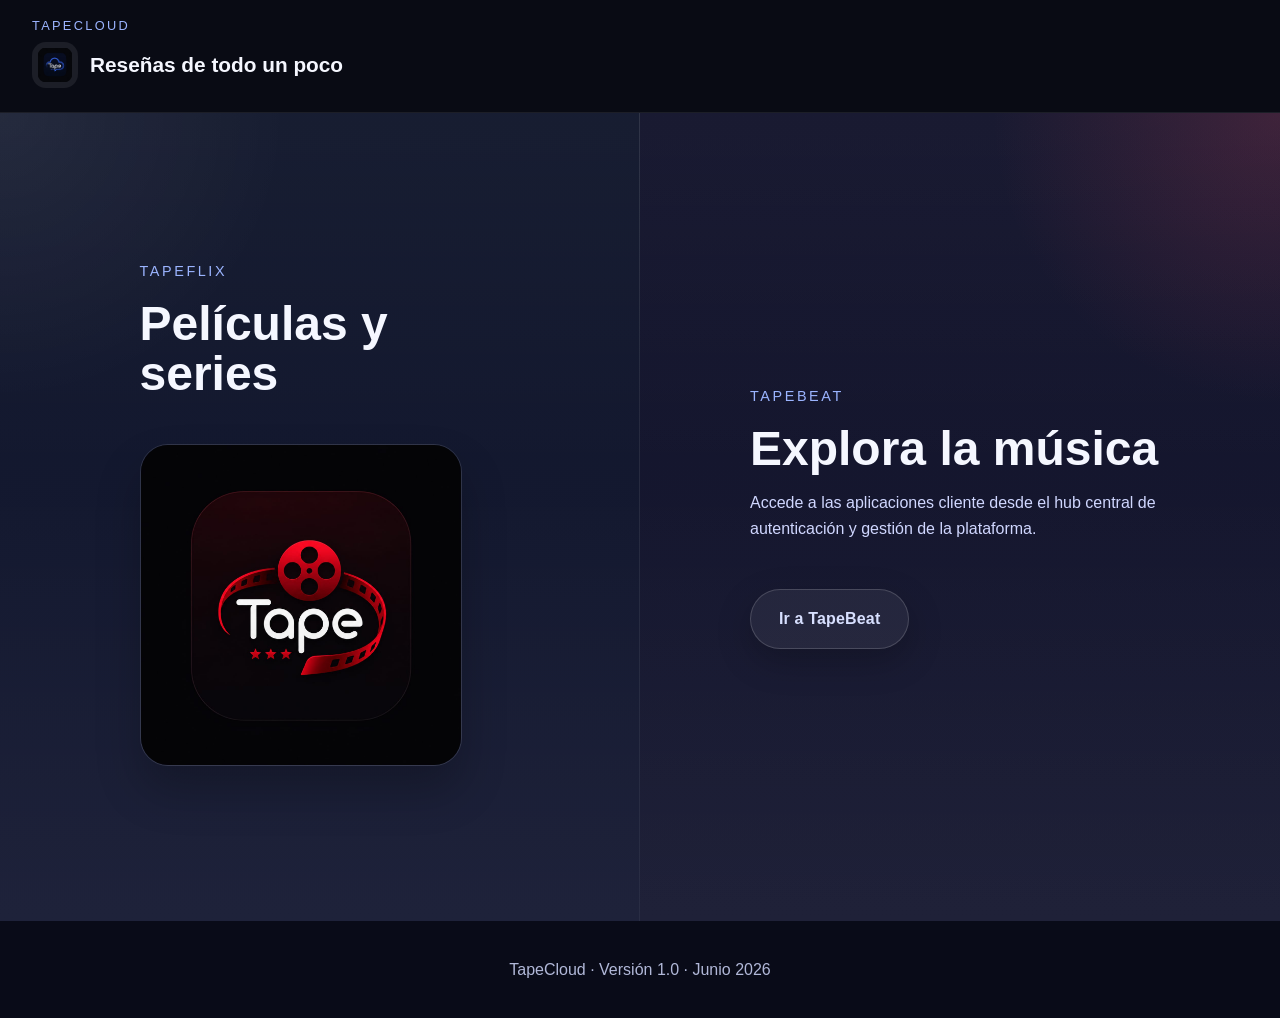
==== index.html @ 9e310d15 "Add files via upload" ====
﻿<!DOCTYPE html>
<html lang="es">
<head>
  <meta charset="UTF-8" />
  <meta name="viewport" content="width=device-width, initial-scale=1.0" />
  <title>TapeCloud</title>
  <link rel="icon" href="images/TapeCloud.jpeg" type="image/jpeg" />
  <link rel="stylesheet" href="Styles/styles.css" />
</head>
<body>
  <header class="top-bar">
    <div class="brand-block">
      <div class="brand-copy">
        <p class="eyebrow">TAPECLOUD</p>
        <h1>
            <img class="title-logo" src="images/TapeCloud.jpeg" alt="TapeCloud logo" />
        Reseñas de todo un poco 
        </h1>
      </div>
    </div>
  </header>

  <div class="split-screen">
    <section class="split-panel left-panel tapeflix-card">
      <div class="panel-content">
        <p class="eyebrow">TAPEFLIX</p>
        <h1>Películas y series</h1>
        <a class="image-button" href="tapeflix.html">
          <img class="panel-icon" src="images/TapeFlix.jpeg" alt="TapeFlix" />
        </a>
      </div>
    </section>

    <section class="split-panel right-panel">
      <div class="panel-content">
        <p class="eyebrow">TAPEBEAT</p>
        <h1>Explora la música</h1>
        <p>Accede a las aplicaciones cliente desde el hub central de autenticación y gestión de la plataforma.</p>
        <a class="split-button outline" href="tapebeat.html">Ir a TapeBeat</a>
      </div>
    </section>
  </div>

  <footer class="footer footer-split">
    <p>TapeCloud · Versión 1.0 · Junio 2026 </p>
  </footer>
</body>
</html>
---- Styles/styles.css ----
:root {
  color-scheme: dark;
  --bg: #1A1A2E;
  --surface: #1A1A2E;
  --surface-2: #202040;
  --text: #f5f7ff;
  --muted: #b1b8d8;
  --accent: #E94560;
  --accent-alt: #811a2e;
  --border: rgba(255,255,255,0.08);
  --shadow: 0 20px 60px rgba(0,0,0,0.35);
}

* {
  box-sizing: border-box;
}

html, body {
  margin: 0;
  padding: 0;
  min-height: 100%;
  background: radial-gradient(circle at top, rgba(26, 26, 46, 0.95) 0%, var(--bg) 60%);
  color: var(--text);
  font-family: Verdana, Geneva, Tahoma, sans-serif;
  line-height: 1.6;
}

body {
  display: flex;
  flex-direction: column;
}

img {
  max-width: 100%;
}

a {
  color: var(--accent);
  text-decoration: none;
}

a:hover {
  text-decoration: underline;
}

.hero {
  padding: 3rem 1.5rem 2rem;
  background: linear-gradient(180deg, rgba(26,26,46,0.96), rgba(26,26,46,0.95));
  border-bottom: 1px solid rgba(255,255,255,0.05);
}

.hero__content {
  max-width: 900px;
  margin: 0 auto;
}

.eyebrow {
  margin: 0 0 0.75rem;
  font-size: 0.9rem;
  letter-spacing: 0.18em;
  text-transform: uppercase;
  color: var(--muted);
}

.hero h1 {
  margin: 0;
  font-size: clamp(2.1rem, 4vw, 3.4rem);
}

.hero__subtitle {
  margin: 1rem 0 0;
  color: var(--muted);
  max-width: 700px;
}

.container {
  width: min(1200px, calc(100% - 2rem));
  margin: 0 auto;
  padding: 2rem 0 4rem;
  display: grid;
  grid-template-columns: 280px minmax(0, 1fr);
  gap: 2rem;
}

.toc {
  position: sticky;
  top: 1rem;
  align-self: start;
  background: rgba(19,21,36,0.95);
  border: 1px solid var(--border);
  border-radius: 24px;
  padding: 1.5rem;
}

.toc h2 {
  margin-top: 0;
  font-size: 1.2rem;
}

.toc ul {
  list-style: none;
  padding: 0;
  margin: 1rem 0 0;
}

.toc li {
  margin-bottom: 0.85rem;
}

.toc a {
  color: var(--text);
}

.card {
  background: rgba(27,30,47,0.96);
  border: 1px solid var(--border);
  border-radius: 24px;
  padding: 1.75rem;
  box-shadow: var(--shadow);
}

.card + .card {
  margin-top: 1.5rem;
}

.card h2 {
  margin-top: 0;
  color: #fff;
}

.card h3 {
  margin-bottom: 0.75rem;
}

.card p,
.card li,
.card strong,
.card span {
  color: var(--text);
}

.card ul,
.card ol {
  margin: 1rem 0 0;
  padding-left: 1.4rem;
}

.card-grid,
.card-grid-2,
.design-grid {
  display: grid;
  gap: 1rem;
  margin-top: 1rem;
}

.card-grid {
  grid-template-columns: repeat(auto-fit, minmax(180px, 1fr));
}

.card-grid-2 {
  grid-template-columns: repeat(auto-fit, minmax(240px, 1fr));
}

.design-grid {
  grid-template-columns: repeat(auto-fit, minmax(200px, 1fr));
}

.stat,
.design-grid article {
  background: rgba(14,16,29,0.92);
  border: 1px solid rgba(255,255,255,0.06);
  border-radius: 18px;
  padding: 1rem;
}

.stat strong {
  display: block;
  margin-bottom: 0.6rem;
  color: var(--muted);
}

.stat span,
.design-grid p {
  font-size: 0.98rem;
}

.architecture-box {
  background: rgba(13,15,25,0.95);
  border: 1px solid rgba(255,255,255,0.08);
  border-radius: 20px;
  padding: 1rem;
  margin: 1rem 0;
}

.architecture-box .arch-title {
  margin: 0 0 0.75rem;
  font-weight: 700;
}

.architecture-box pre {
  margin: 0;
  font-family: ui-monospace, SFMono-Regular, Menlo, Monaco, Consolas, monospace;
  color: #c7d2fe;
  white-space: pre-wrap;
}

.accent {
  display: inline-block;
  padding: 0.2rem 0.5rem;
  border-radius: 0.5rem;
  color: #fff;
  font-weight: 700;
}

.accent.red {
  background: #e50914;
}

.accent.blue {
  background: #004a7b;
}

.footer {
  text-align: center;
  padding: 1.5rem 1rem;
  color: var(--muted);
}

@media (max-width: 980px) {
  .container {
    grid-template-columns: 1fr;
  }

  .toc {
    position: static;
  }
}

@media (max-width: 640px) {
  .hero {
    padding-top: 2rem;
  }

  .hero h1 {
    font-size: 2rem;
  }

  .card {
    padding: 1.25rem;
  }
}


.top-bar {
  position: sticky;
  top: 0;
  z-index: 20;
  background: rgba(9, 11, 20, 0.95);
  border-bottom: 1px solid rgba(255, 255, 255, 0.08);
  padding: 1rem 2rem;
  display: flex;
  align-items: center;
  justify-content: space-between;
  gap: 1.5rem;
}

.brand-block {
  display: flex;
  align-items: center;
  gap: 1rem;
}

.brand-logo {
  width: 50px;
  height: 50px;
  border-radius: 18px;
  background: rgba(255, 255, 255, 0.08);
  padding: 0.6rem;
}

.brand-copy h1 {
  margin: 0;
  font-size: 1.3rem;
  display: inline-flex;
  align-items: center;
  gap: 0.75rem;
}

.title-logo {
  width: 46px;
  height: 46px;
  border-radius: 14px;
  background: rgba(255, 255, 255, 0.08);
  padding: 0.35rem;
  flex-shrink: 0;
}

.brand-copy .eyebrow {
  margin: 0 0 0.35rem;
  color: #9bb4ff;
  letter-spacing: 0.18em;
  text-transform: uppercase;
  font-size: 0.8rem;
}

.search-bar {
  min-width: 240px;
  max-width: 420px;
  display: flex;
  align-items: center;
  background: rgba(255, 255, 255, 0.05);
  border: 1px solid rgba(255, 255, 255, 0.1);
  border-radius: 999px;
  padding: 0.9rem 1rem;
}

.search-bar input {
  width: 100%;
  border: none;
  background: transparent;
  color: var(--text);
  font-size: 1rem;
  outline: none;
  padding: 0.25rem 0;
}

.search-bar input::placeholder {
  color: rgba(255, 255, 255, 0.6);
}

.tapeflix-card .panel-content {
  max-width: 360px;
}

.image-button {
  display: inline-block;
  border-radius: 28px;
  overflow: hidden;
  border: 1px solid rgba(255, 255, 255, 0.12);
  box-shadow: 0 25px 45px rgba(0, 0, 0, 0.22);
  margin-top: 1.75rem;
  transition: transform 0.2s ease, box-shadow 0.2s ease;
  cursor: pointer;
}

.image-button:hover {
  transform: translateY(-4px);
  box-shadow: 0 32px 55px rgba(0, 0, 0, 0.28);
}

.tapeflix-card .panel-content .panel-icon {
  width: 100%;
  max-width: 320px;
  display: block;
  height: auto;
}

.split-screen {
  min-height: calc(100vh - 92px);
  display: grid;
  grid-template-columns: 1fr 1fr;
}

.split-panel {
  position: relative;
  display: flex;
  align-items: center;
  justify-content: center;
  padding: 3rem;
  overflow: hidden;
  transition: transform 0.35s ease;
}

.split-panel:hover {
  transform: scale(1.01);
}

.left-panel {
  background: radial-gradient(circle at top left, rgba(255, 255, 255, 0.06), transparent 28%),
    linear-gradient(180deg, #10162b 0%, #171b34 100%);
  border-right: 1px solid rgba(255, 255, 255, 0.08);
}

.right-panel {
  background: radial-gradient(circle at top right, rgba(233, 69, 96, 0.18), transparent 28%),
    linear-gradient(180deg, #12132b 0%, #181a32 100%);
}

.split-panel::before {
  content: '';
  position: absolute;
  inset: 0;
  background: linear-gradient(180deg, rgba(255,255,255,0.03), transparent 45%, rgba(255,255,255,0.03));
  pointer-events: none;
}

.panel-content {
  position: relative;
  z-index: 1;
  max-width: 420px;
}

.split-panel .eyebrow {
  margin: 0 0 1rem;
  color: #9bb4ff;
}

.split-panel h1 {
  margin: 0 0 1rem;
  font-size: clamp(2.2rem, 4vw, 3rem);
  line-height: 1.05;
}

.split-panel p {
  color: #d0d7ff;
  max-width: 36rem;
}

.split-button {
  display: inline-flex;
  align-items: center;
  justify-content: center;
  margin-top: 2rem;
  padding: 1rem 1.75rem;
  border-radius: 999px;
  border: 1px solid transparent;
  background: linear-gradient(135deg, rgba(233, 69, 96, 0.95) 0%, var(--accent) 100%);
  color: #fff;
  font-weight: 700;
  letter-spacing: 0.01em;
  text-decoration: none;
  box-shadow: 0 20px 50px rgba(233, 69, 96, 0.18);
  transition: transform 0.25s ease, box-shadow 0.25s ease, filter 0.25s ease;
}

.split-button:hover {
  transform: translateY(-3px);
  box-shadow: 0 28px 70px rgba(229, 9, 20, 0.24);
}

.split-button.outline {
  background: rgba(255, 255, 255, 0.06);
  color: #d8e0ff;
  border-color: rgba(255, 255, 255, 0.16);
  box-shadow: 0 12px 35px rgba(0, 0, 0, 0.22);
}

.footer-split {
  text-align: center;
  padding: 1.25rem;
  background: #090b18;
}

@media (max-width: 920px) {
  .split-screen {
    grid-template-columns: 1fr;
  }

  .split-panel {
    min-height: 50vh;
  }
}
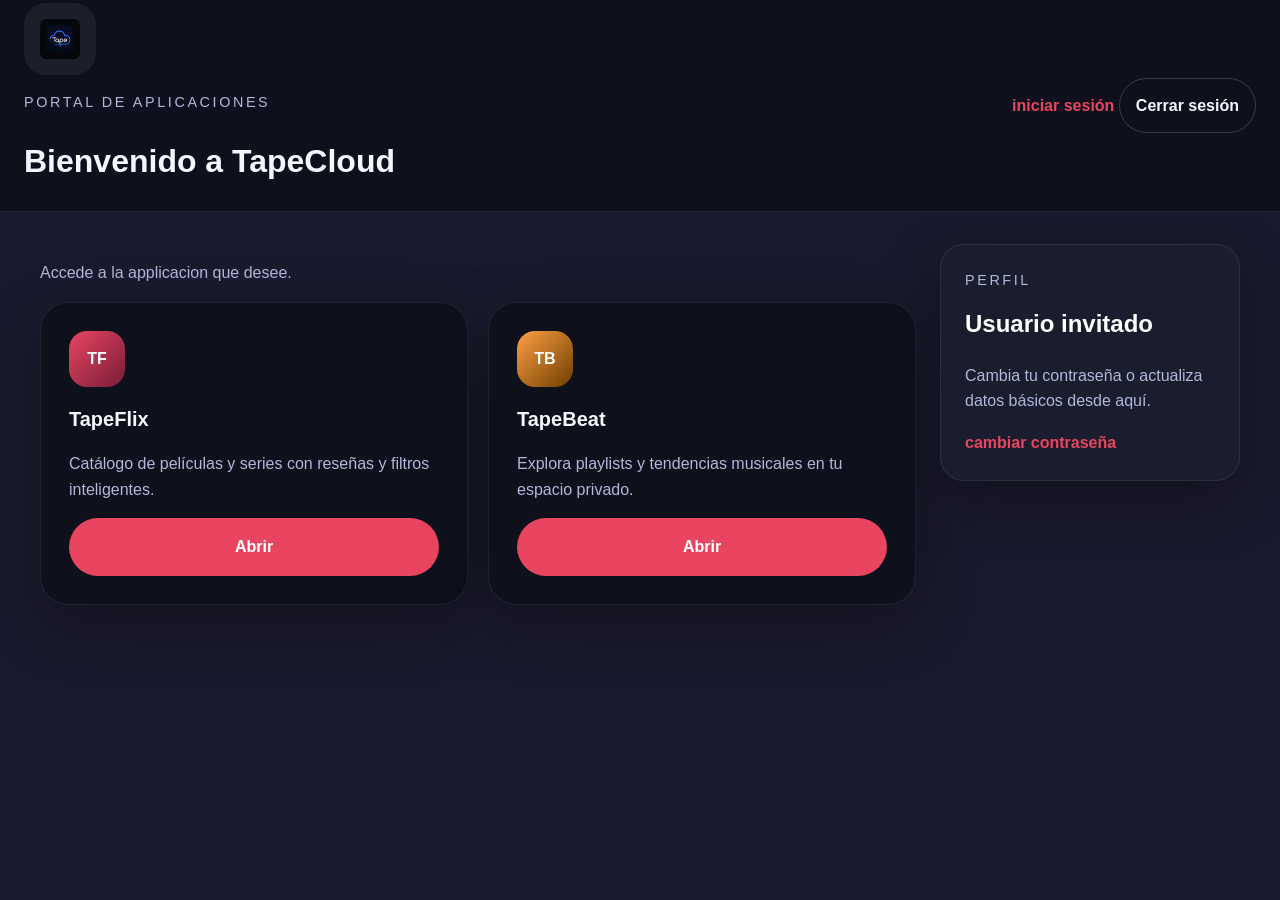
==== commit 4d9eac51: "Add files via upload" ====
--- a/index.html
+++ b/index.html
@@ -1,48 +1,55 @@
-﻿<!DOCTYPE html>
-<html lang="es">
-<head>
-  <meta charset="UTF-8" />
-  <meta name="viewport" content="width=device-width, initial-scale=1.0" />
-  <title>TapeCloud</title>
-  <link rel="icon" href="images/TapeCloud.jpeg" type="image/jpeg" />
-  <link rel="stylesheet" href="Styles/styles.css" />
-</head>
-<body>
-  <header class="top-bar">
-    <div class="brand-block">
-      <div class="brand-copy">
-        <p class="eyebrow">TAPECLOUD</p>
-        <h1>
-            <img class="title-logo" src="images/TapeCloud.jpeg" alt="TapeCloud logo" />
-        Reseñas de todo un poco 
-        </h1>
-      </div>
-    </div>
-  </header>
-
-  <div class="split-screen">
-    <section class="split-panel left-panel tapeflix-card">
-      <div class="panel-content">
-        <p class="eyebrow">TAPEFLIX</p>
-        <h1>Películas y series</h1>
-        <a class="image-button" href="tapeflix.html">
-          <img class="panel-icon" src="images/TapeFlix.jpeg" alt="TapeFlix" />
-        </a>
-      </div>
-    </section>
-
-    <section class="split-panel right-panel">
-      <div class="panel-content">
-        <p class="eyebrow">TAPEBEAT</p>
-        <h1>Explora la música</h1>
-        <p>Accede a las aplicaciones cliente desde el hub central de autenticación y gestión de la plataforma.</p>
-        <a class="split-button outline" href="tapebeat.html">Ir a TapeBeat</a>
-      </div>
-    </section>
-  </div>
-
-  <footer class="footer footer-split">
-    <p>TapeCloud · Versión 1.0 · Junio 2026 </p>
-  </footer>
-</body>
-</html>
+<!DOCTYPE html>
+<html lang="es">
+<head>
+  <meta charset="UTF-8" />
+  <meta name="viewport" content="width=device-width, initial-scale=1.0" />
+  <title>TapeCloud</title>
+  <link rel="icon" href="images/TapeCloud.jpeg" type="image/jpeg" />
+  <link rel="stylesheet" href="Styles/styles.css" />
+</head>
+<body class="portal-page">
+  <header class="portal-header">
+    <div>
+      <img class="auth-logo" src="images/TapeCloud.jpeg" alt="TapeCloud logo" />
+      <div>
+        <p class="eyebrow">Portal de aplicaciones</p>
+        <h1>Bienvenido a TapeCloud</h1>
+      </div>
+    </div>
+    <div class="portal-actions">
+      <a class="text-link" href="inicioSesion.html">iniciar sesión</a>
+      <a class="button-outline" href="inicioSesion.html">Cerrar sesión</a>
+    </div>
+  </header>
+
+  <main class="portal-content">
+    <section class="apps-panel">
+      <p class="form-help">Accede a la applicacion que desee.</p>
+      <div class="apps-grid">
+        <article class="app-card">
+          <div class="app-logo app-logo-film">TF</div>
+          <h2>TapeFlix</h2>
+          <p>Catálogo de películas y series con reseñas y filtros inteligentes.</p>
+          <a class="primary-button" href="tapeflix.htm">Abrir</a>
+        </article>
+        <article class="app-card">
+          <div class="app-logo app-logo-music">TB</div>
+          <h2>TapeBeat</h2>
+          <p>Explora playlists y tendencias musicales en tu espacio privado.</p>
+          <a class="primary-button" href="tapebeat.htm">Abrir</a>
+        </article>
+       </div>
+      
+    </section>
+
+    <aside class="profile-summary">
+      <div class="card">
+        <p class="eyebrow">Perfil</p>
+        <h2>Usuario invitado</h2>
+        <p>Cambia tu contraseña o actualiza datos básicos desde aquí.</p>
+        <a class="text-link" href="change-password.html">cambiar contraseña</a>
+      </div>
+    </aside>
+  </main>
+</body>
+</html>
--- a/Styles/styles.css
+++ b/Styles/styles.css
@@ -460,3 +460,470 @@
     min-height: 50vh;
   }
 }
+
+.auth-page,
+.portal-page,
+.admin-page {
+  min-height: 100vh;
+  background: var(--bg);
+}
+
+.auth-container {
+  width: min(520px, calc(100% - 2rem));
+  margin: 0 auto;
+  min-height: calc(100vh - 2rem);
+  display: grid;
+  place-content: center;
+  padding: 1rem 0;
+}
+
+.auth-card {
+  background: rgba(14, 16, 29, 0.96);
+  border: 1px solid var(--border);
+  border-radius: 32px;
+  padding: 2rem;
+  box-shadow: var(--shadow);
+}
+
+.auth-logo {
+  width: 72px;
+  height: 72px;
+  border-radius: 22px;
+  background: rgba(255, 255, 255, 0.06);
+  padding: 1rem;
+  display: block;
+  margin-bottom: 1rem;
+}
+
+.auth-copy h1 {
+  margin: 0.35rem 0 0;
+  font-size: clamp(2rem, 3vw, 2.8rem);
+}
+
+.auth-form {
+  margin-top: 1.6rem;
+}
+
+.form-group {
+  display: grid;
+  gap: 0.55rem;
+  margin-bottom: 1rem;
+}
+
+.form-group label {
+  color: var(--muted);
+  font-size: 0.95rem;
+}
+
+.auth-form input,
+.auth-form select {
+  width: 100%;
+  border: 1px solid rgba(255, 255, 255, 0.12);
+  border-radius: 20px;
+  background: rgba(255, 255, 255, 0.04);
+  color: var(--text);
+  padding: 0.95rem 1rem;
+  outline: none;
+}
+
+.auth-form input:focus,
+.auth-form select:focus {
+  border-color: var(--accent);
+  box-shadow: 0 0 0 4px rgba(233, 69, 96, 0.12);
+}
+
+.primary-button {
+  display: inline-flex;
+  align-items: center;
+  justify-content: center;
+  padding: 1rem 1.4rem;
+  border-radius: 999px;
+  border: none;
+  background: var(--accent);
+  color: #fff;
+  font-weight: 700;
+  cursor: pointer;
+  text-decoration: none;
+}
+
+.text-link {
+  color: var(--accent);
+  font-weight: 700;
+}
+
+.text-link.subtle {
+  color: rgba(255, 255, 255, 0.72);
+}
+
+.form-help,
+.sidebar-note,
+.app-card p,
+.profile-summary .card p {
+  color: var(--muted);
+}
+
+.auth-links {
+  margin-top: 1.35rem;
+}
+
+.form-note {
+  margin: 0.5rem 0 1.2rem;
+  color: #a0a9cf;
+  font-size: 0.95rem;
+}
+
+.error-text {
+  margin: 0;
+  color: #ff8f9d;
+  font-size: 0.95rem;
+}
+
+.hidden {
+  display: none;
+}
+
+.strength-meter {
+  display: grid;
+  gap: 0.75rem;
+  margin-bottom: 1rem;
+}
+
+.strength-track {
+  width: 100%;
+  height: 0.85rem;
+  background: rgba(255, 255, 255, 0.08);
+  border-radius: 999px;
+  overflow: hidden;
+}
+
+.strength-bar {
+  display: block;
+  height: 100%;
+  width: 55%;
+  background: linear-gradient(90deg, var(--accent), #ff6574);
+  border-radius: 999px;
+}
+
+.admin-layout {
+  display: grid;
+  grid-template-columns: 280px minmax(0, 1fr);
+  gap: 1.5rem;
+  min-height: 100vh;
+}
+
+.sidebar {
+  background: rgba(14, 16, 29, 0.98);
+  border-right: 1px solid var(--border);
+  padding: 2rem 1.5rem;
+  display: flex;
+  flex-direction: column;
+  gap: 2rem;
+  position: sticky;
+  top: 0;
+  align-self: start;
+}
+
+.sidebar-brand {
+  display: flex;
+  align-items: center;
+  gap: 1rem;
+}
+
+.sidebar-brand img {
+  width: 50px;
+  height: 50px;
+  border-radius: 18px;
+  background: rgba(255, 255, 255, 0.06);
+  padding: 0.8rem;
+}
+
+.sidebar-brand h2 {
+  margin: 0;
+}
+
+.sidebar-nav {
+  display: flex;
+  flex-direction: column;
+  gap: 0.75rem;
+}
+
+.sidebar-link {
+  display: inline-flex;
+  align-items: center;
+  padding: 0.95rem 1rem;
+  border-radius: 18px;
+  color: var(--text);
+  background: rgba(255, 255, 255, 0.03);
+  text-decoration: none;
+  font-weight: 700;
+}
+
+.sidebar-link.active,
+.sidebar-link:hover {
+  background: rgba(233, 69, 96, 0.12);
+  color: #fff;
+}
+
+.topbar-admin {
+  display: flex;
+  align-items: center;
+  justify-content: space-between;
+  gap: 1rem;
+  position: sticky;
+  top: 0;
+  z-index: 10;
+  background: rgba(14, 16, 29, 0.96);
+  border-bottom: 1px solid var(--border);
+  padding-bottom: 1rem;
+  margin-bottom: 1.5rem;
+}
+
+.topbar-actions {
+  display: flex;
+  align-items: center;
+  gap: 0.85rem;
+  flex-wrap: wrap;
+}
+
+.button-outline {
+  display: inline-flex;
+  align-items: center;
+  justify-content: center;
+  padding: 0.85rem 1rem;
+  border-radius: 999px;
+  border: 1px solid rgba(255, 255, 255, 0.18);
+  background: transparent;
+  color: var(--text);
+  text-decoration: none;
+  font-weight: 700;
+  cursor: pointer;
+}
+
+.small-button {
+  padding: 0.65rem 0.9rem;
+  font-size: 0.95rem;
+}
+
+.sidebar-footer {
+  margin-top: auto;
+}
+
+.admin-main {
+  padding: 2rem 2rem 3rem;
+}
+
+.admin-content {
+  display: grid;
+  gap: 1.5rem;
+}
+
+.card-header {
+  display: flex;
+  align-items: center;
+  justify-content: space-between;
+  gap: 1rem;
+  margin-bottom: 1rem;
+}
+
+.table-wrap {
+  overflow-x: auto;
+}
+
+.data-table {
+  width: 100%;
+  border-collapse: collapse;
+  min-width: 720px;
+}
+
+.data-table th,
+.data-table td {
+  padding: 1rem 1rem;
+  text-align: left;
+  border-bottom: 1px solid rgba(255, 255, 255, 0.08);
+}
+
+.data-table th {
+  color: var(--muted);
+  font-weight: 700;
+}
+
+.status-pill {
+  display: inline-flex;
+  align-items: center;
+  padding: 0.4rem 0.85rem;
+  border-radius: 999px;
+  font-size: 0.9rem;
+  font-weight: 700;
+}
+
+.status-active {
+  background: rgba(35, 147, 90, 0.16);
+  color: #7fe0a9;
+}
+
+.status-suspended {
+  background: rgba(233, 69, 96, 0.15);
+  color: #ff8f9d;
+}
+
+.table-actions {
+  display: flex;
+  gap: 0.5rem;
+  flex-wrap: wrap;
+}
+
+.action-pill {
+  padding: 0.65rem 0.9rem;
+  border-radius: 999px;
+  border: none;
+  background: rgba(233, 69, 96, 0.14);
+  color: var(--text);
+  font-weight: 700;
+  cursor: pointer;
+}
+
+.action-pill.outline {
+  background: transparent;
+  border: 1px solid rgba(255, 255, 255, 0.12);
+}
+
+.panel-drawer {
+  background: rgba(255, 255, 255, 0.03);
+  border: 1px solid var(--border);
+  border-radius: 24px;
+  padding: 1.5rem;
+  max-width: 360px;
+}
+
+.drawer-header {
+  margin-bottom: 1rem;
+}
+
+.portal-header {
+  display: flex;
+  align-items: center;
+  justify-content: space-between;
+  gap: 0.75rem;
+  padding: 0.2rem 1.5rem;
+  background: rgba(14, 16, 29, 0.95);
+  border-bottom: 1px solid var(--border);
+  position: sticky;
+  top: 0;
+  z-index: 10;
+}
+
+.portal-content {
+  width: min(1200px, calc(100% - 2rem));
+  margin: 0 auto;
+  padding: 2rem 0 3rem;
+  display: grid;
+  grid-template-columns: minmax(0, 1fr) 300px;
+  gap: 1.5rem;
+}
+
+.apps-grid {
+  display: grid;
+  gap: 1.25rem;
+  grid-template-columns: repeat(auto-fit, minmax(240px, 1fr));
+}
+
+.app-card {
+  background: rgba(14, 16, 29, 0.96);
+  border: 1px solid var(--border);
+  border-radius: 28px;
+  padding: 1.75rem;
+  display: flex;
+  flex-direction: column;
+  gap: 1rem;
+  box-shadow: var(--shadow);
+}
+
+.app-card.admin-card {
+  min-height: 320px;
+}
+
+.app-card.admin-card .primary-button {
+  margin-top: auto;
+  align-self: flex-end;
+}
+
+.admin-launch {
+  position: fixed;
+  bottom: 1.5rem;
+  left: 1.5rem;
+  display: inline-flex;
+  align-items: center;
+  justify-content: center;
+  padding: 0.85rem 1rem;
+  border-radius: 999px;
+  border: none;
+  background: var(--accent);
+  color: #fff;
+  font-weight: 700;
+  text-decoration: none;
+  box-shadow: 0 18px 40px rgba(0, 0, 0, 0.25);
+  z-index: 20;
+}
+
+@media (max-width: 720px) {
+  .admin-launch {
+    left: 1rem;
+    bottom: 1rem;
+  }
+}
+
+.app-logo {
+  width: 56px;
+  height: 56px;
+  border-radius: 18px;
+  display: flex;
+  align-items: center;
+  justify-content: center;
+  color: #fff;
+  font-weight: 700;
+  font-size: 1rem;
+}
+
+.app-logo-cloud {
+  background: linear-gradient(135deg, #4f61ff, #1d2951);
+}
+
+.app-logo-film {
+  background: linear-gradient(135deg, #e94560, #771d39);
+}
+
+.app-logo-music {
+  background: linear-gradient(135deg, #ff9f43, #6e3f00);
+}
+
+.app-card h2 {
+  margin: 0;
+  font-size: 1.25rem;
+}
+
+.app-card p {
+  margin: 0;
+  color: var(--muted);
+  line-height: 1.6;
+}
+
+.profile-summary .card {
+  padding: 1.5rem;
+}
+
+@media (max-width: 980px) {
+  .admin-layout,
+  .portal-content {
+    grid-template-columns: 1fr;
+  }
+
+  .sidebar {
+    position: static;
+    min-height: auto;
+  }
+
+  .auth-container {
+    padding-top: 2rem;
+    min-height: auto;
+  }
+}
